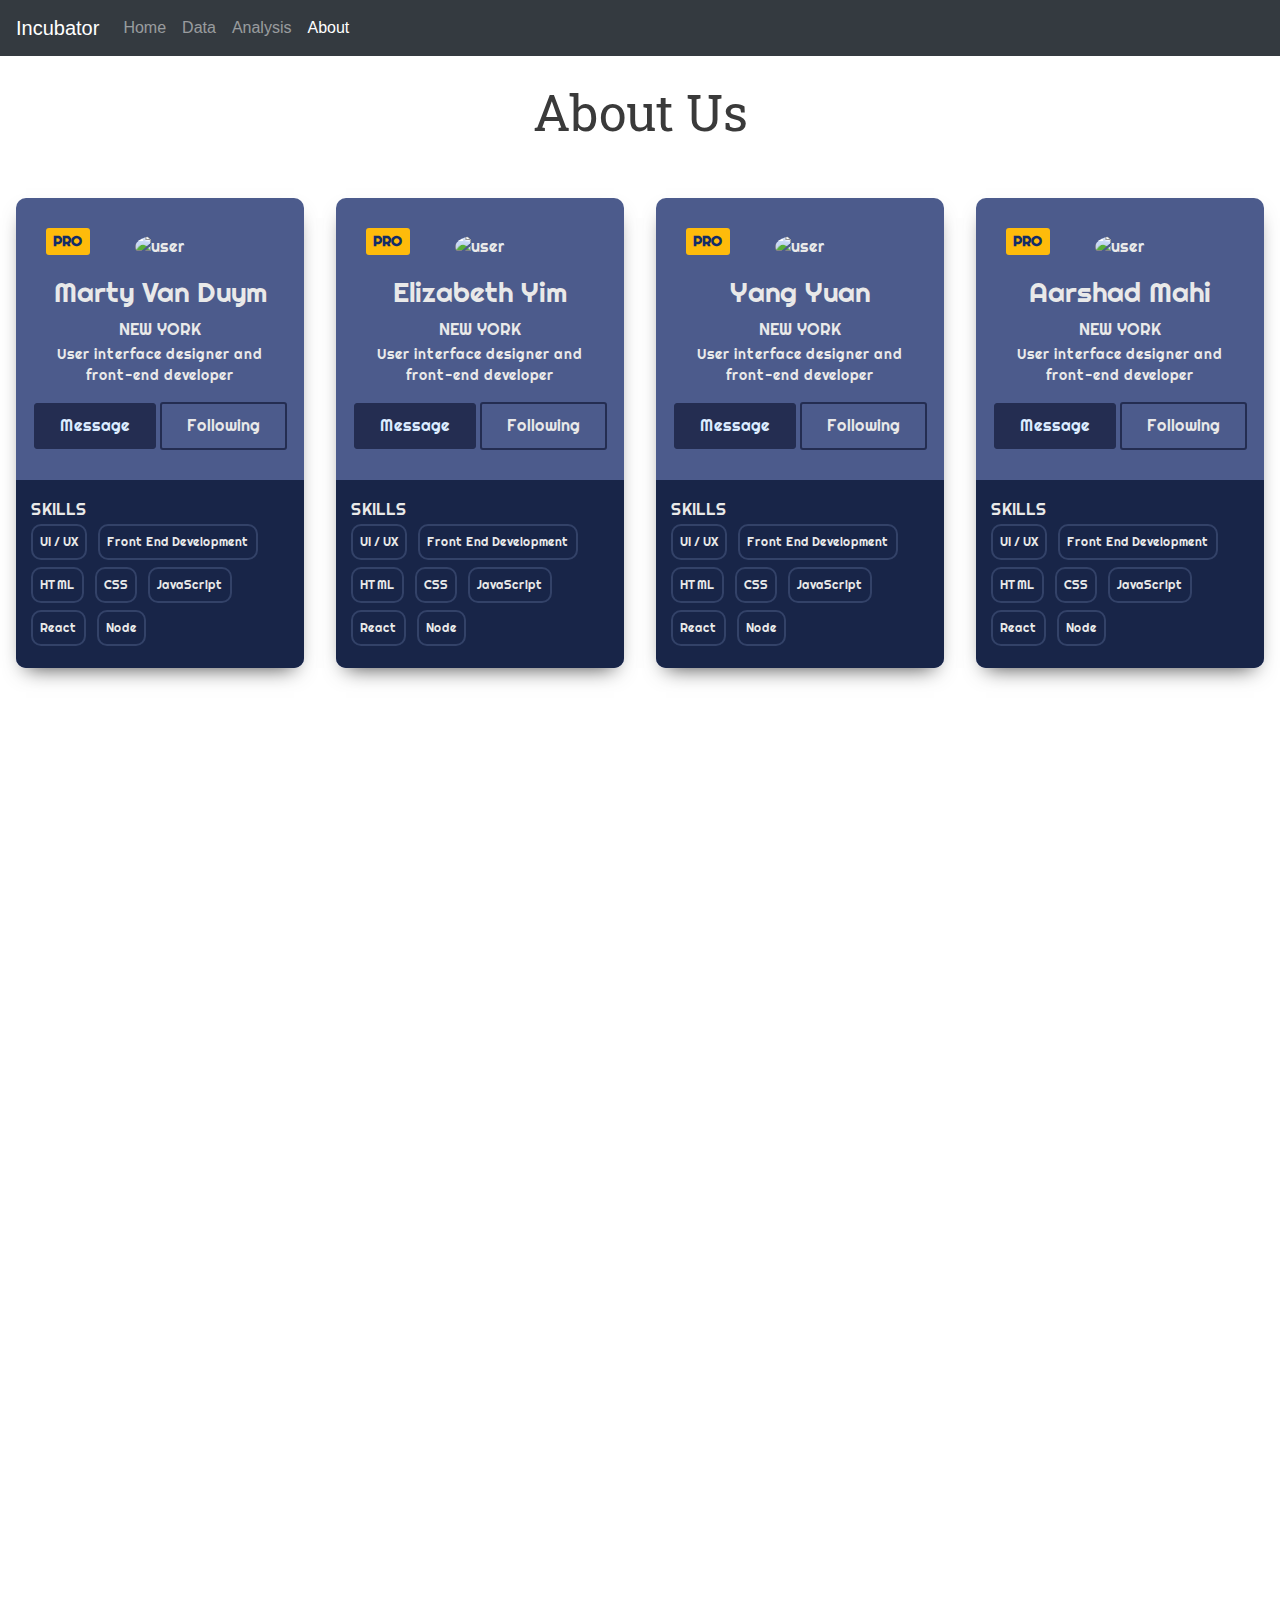
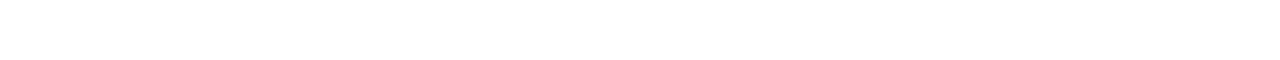
==== tabs/about.html @ aa5822e5 "Added Animate.css and appended animations to About Us page" ====
<!DOCTYPE html>
<html lang="en">

<head>
  <meta charset="UTF-8" />
  <meta name="viewport" content="width=device-width, initial-scale=1.0" />
  <meta http-equiv="X-UA-Compatible" content="ie=edge" />
  <title>About</title>

  <!-- <link href="https://stackpath.bootstrapcdn.com/bootstrap/4.3.1/css/bootstrap.min.css" rel="stylesheet"
    integrity="sha384-ggOyR0iXCbMQv3Xipma34MD+dH/1fQ784/j6cY/iJTQUOhcWr7x9JvoRxT2MZw1T" crossorigin="anonymous" />
  <script src="https://stackpath.bootstrapcdn.com/bootstrap/4.3.1/js/bootstrap.min.js"
    integrity="sha384-JjSmVgyd0p3pXB1rRibZUAYoIIy6OrQ6VrjIEaFf/nJGzIxFDsf4x0xIM+B07jRM" crossorigin="anonymous">
  </script> -->

  <!-- Bootstrap CSS & JS-->
  <link href="https://stackpath.bootstrapcdn.com/bootstrap/4.4.1/css/bootstrap.min.css" rel="stylesheet"
    integrity="sha384-Vkoo8x4CGsO3+Hhxv8T/Q5PaXtkKtu6ug5TOeNV6gBiFeWPGFN9MuhOf23Q9Ifjh" crossorigin="anonymous">
  <script src="https://stackpath.bootstrapcdn.com/bootstrap/4.4.1/js/bootstrap.min.js"
    integrity="sha384-wfSDF2E50Y2D1uUdj0O3uMBJnjuUD4Ih7YwaYd1iqfktj0Uod8GCExl3Og8ifwB6" crossorigin="anonymous">
  </script>

  <!-- JQuery -->
  <script src="https://code.jquery.com/jquery-3.4.1.js" integrity="sha256-WpOohJOqMqqyKL9FccASB9O0KwACQJpFTUBLTYOVvVU="
    crossorigin="anonymous"></script>


  <!-- <link rel="stylesheet" href="https://maxcdn.bootstrapcdn.com/bootstrap/3.4.1/css/bootstrap.min.css"> -->
  <!-- <script src="https://ajax.googleapis.com/ajax/libs/jquery/3.4.1/jquery.min.js"></script> -->
  <!-- <script src="https://maxcdn.bootstrapcdn.com/bootstrap/3.4.1/js/bootstrap.min.js"></script> -->

  <!-- <link href="//maxcdn.bootstrapcdn.com/bootstrap/4.1.1/css/bootstrap.min.css" rel="stylesheet" id="bootstrap-css">
  <script src="//maxcdn.bootstrapcdn.com/bootstrap/4.1.1/js/bootstrap.min.js"></script>
  <script src="//cdnjs.cloudflare.com/ajax/libs/jquery/3.2.1/jquery.min.js"></script> -->


  <!-- Google Font CSS -->
  <link href="https://fonts.googleapis.com/css?family=Nunito|Roboto+Condensed|Varela+Round|Work+Sans&display=swap"
    rel="stylesheet">
  <link href="https://fonts.googleapis.com/css?family=Patua+One&display=swap" rel="stylesheet">
  <link href="https://fonts.googleapis.com/css?family=Crete+Round&display=swap" rel="stylesheet">

  <!-- <link rel="stylesheet" href="../styles/dom.css" /> -->
  <link rel="stylesheet" href="../styles/loading.css" />
  <link rel="stylesheet" href="../styles/loadScreen.css" />

  <!-- Profile Card CSS -->
  <link rel="stylesheet" href="../styles/about/card-codepen.css">
  <link rel="stylesheet" href="../styles/about/dom.css">

  <link rel="stylesheet" href="../styles/animate.css">

  <!-- Carousel JavaScript -->
  <!-- <script src="../javascript/about/carousel.js"></script> -->

  <script>
    window.addEventListener("load", function () {
      var load_screen = document.getElementById("load_screen");
      document.body.removeChild(load_screen);
    });
  </script>
</head>

<body>
  <!-- Loading Screen -->

  <div id="load_screen">
    <div id="loading">
      <div class="lds-ripple">
        <div></div>
        <div></div>
        <div></div>
      </div>
    </div>
  </div>

  <!-- Navbar -->

  <nav class="navbar navbar-expand-md navbar-dark fixed-top bg-dark">
    <a class="navbar-brand" href="../index.html">Incubator</a>
    <button class="navbar-toggler" type="button" data-toggle="collapse" data-target="#navbarCollapse"
      aria-controls="navbarCollapse" aria-expanded="false" aria-label="Toggle navigation">
      <span class="navbar-toggler-icon"></span>
    </button>
    <div class="collapse navbar-collapse" id="navbarCollapse">
      <ul class="navbar-nav mr-auto">
        <li class="nav-item">
          <a class="nav-link" href="../index.html">Home</a>
        </li>
        <li class="nav-item">
          <a class="nav-link" href="./data.html">Data</a>
        </li>
        <li class="nav-item">
          <a class="nav-link" href="./analysis.html">Analysis</a>
        </li>
        <li class="nav-item active">
          <a class="nav-link" href="#">About<span class="sr-only">(current)</span></a>
        </li>
      </ul>
    </div>
  </nav>


  <div class="title-text">About Us</div>

  <div class="profile-card">
    <!-- Card 1 -->

    <div class="card-container animated lightSpeedIn">
      <span class="pro">PRO</span>
      <img class="round" src="https://randomuser.me/api/portraits/lego/8.jpg" alt="user" />
      <h3>Marty Van Duym</h3>
      <h6>New York</h6>
      <p>User interface designer and <br /> front-end developer</p>
      <div class="buttons">
        <button class="primary">
          Message
        </button>
        <button class="primary ghost">
          Following
        </button>
      </div>
      <div class="skills">
        <h6>Skills</h6>
        <ul>
          <li>UI / UX</li>
          <li>Front End Development</li>
          <li>HTML</li>
          <li>CSS</li>
          <li>JavaScript</li>
          <li>React</li>
          <li>Node</li>
        </ul>
      </div>
    </div>
    <!-- Card 1 END -->

    <!-- Card 2 -->
    <div class="card-container animated flip">
      <span class="pro">PRO</span>
      <img class="round" src="https://randomuser.me/api/portraits/lego/9.jpg" alt="user" />
      <h3>Elizabeth Yim</h3>
      <h6>New York</h6>
      <p>User interface designer and <br /> front-end developer</p>
      <div class="buttons">
        <button class="primary">
          Message
        </button>
        <button class="primary ghost">
          Following
        </button>
      </div>
      <div class="skills">
        <h6>Skills</h6>
        <ul>
          <li>UI / UX</li>
          <li>Front End Development</li>
          <li>HTML</li>
          <li>CSS</li>
          <li>JavaScript</li>
          <li>React</li>
          <li>Node</li>
        </ul>
      </div>
    </div>
    <!-- Card 2 END-->

    <!-- Card 3 END -->
    <div class="card-container animated flipInX">
      <span class="pro">PRO</span>
      <img class="round" src="https://randomuser.me/api/portraits/lego/5.jpg" alt="user" />
      <h3>Yang Yuan</h3>
      <h6>New York</h6>
      <p>User interface designer and <br /> front-end developer</p>
      <div class="buttons">
        <button class="primary">
          Message
        </button>
        <button class="primary ghost">
          Following
        </button>
      </div>
      <div class="skills">
        <h6>Skills</h6>
        <ul>
          <li>UI / UX</li>
          <li>Front End Development</li>
          <li>HTML</li>
          <li>CSS</li>
          <li>JavaScript</li>
          <li>React</li>
          <li>Node</li>
        </ul>
      </div>
    </div>
    <!-- Card 3 END -->

    <!-- Card 4 -->
    <div class="card-container animated jackInTheBox">
      <span class="pro">PRO</span>
      <img class="round" src="https://randomuser.me/api/portraits/lego/3.jpg" alt="user" />
      <h3>Aarshad Mahi</h3>
      <h6>New York</h6>
      <p>User interface designer and <br /> front-end developer</p>
      <div class="buttons">
        <button class="primary">
          Message
        </button>
        <button class="primary ghost">
          Following
        </button>
      </div>
      <div class="skills">
        <h6>Skills</h6>
        <ul>
          <li>UI / UX</li>
          <li>Front End Development</li>
          <li>HTML</li>
          <li>CSS</li>
          <li>JavaScript</li>
          <li>React</li>
          <li>Node</li>
        </ul>
      </div>
    </div>
    <!-- Card 4 END -->
  </div>





  </div>
  <div style="margin-top: 20%;">
    <svg xmlns='http://www.w3.org/2000/svg' viewBox='0 0 1600 900'>
      <rect fill='#ffffff' width='1600' height='900' />
      <polygon fill='#444c54' points='957 450 539 900 1396 900' />
      <polygon fill='#303027' points='957 450 872.9 900 1396 900' />
      <polygon fill='#424150' points='-60 900 398 662 816 900' />
      <polygon fill='#38332e' points='337 900 398 662 816 900' />
      <polygon fill='#473e4c' points='1203 546 1552 900 876 900' />
      <polygon fill='#403634' points='1203 546 1552 900 1162 900' />
      <polygon fill='#483a45' points='641 695 886 900 367 900' />
      <polygon fill='#493b40' points='587 900 641 695 886 900' />
      <polygon fill='#443739' points='1710 900 1401 632 1096 900' />
      <polygon fill='#51414e' points='1710 900 1401 632 1365 900' />
      <polygon fill='#403934' points='1210 900 971 687 725 900' />
      <polygon fill='#554859' points='943 900 1210 900 971 687' /></svg>
  </div>
</body>

</html>
---- styles/dom.css ----
/* CSS file for index.html file */

div.hidden {
  display: none;
}

.heading {
  grid-area: header;
}

.description {
  grid-area: description;
}

.box-outline {
  font-family: Arial, Helvetica, sans-serif;
  /* border: 0.2em solid rgb(164, 164, 164); */
  background-color: #e9ecef !important;
}

.chartOne {
  grid-area: chartOne;
}

.chartTwo {
  grid-area: chartTwo;
}

.feeter {
  grid-area: feeter;
}

.grid-container {
  display: grid;
  grid-template-columns: auto auto auto;

  grid-template-areas:
    "header header header header header header header header header header"
    "chartOne chartOne chartOne chartOne chartOne chartTwo chartTwo chartTwo chartTwo chartTwo"
    "chartOne chartOne chartOne chartOne chartOne chartTwo chartTwo chartTwo chartTwo chartTwo"
    "chartOne chartOne chartOne chartOne chartOne chartTwo chartTwo chartTwo chartTwo chartTwo"
    "chartOne chartOne chartOne chartOne chartOne chartTwo chartTwo chartTwo chartTwo chartTwo"
    "chartOne chartOne chartOne chartOne chartOne chartTwo chartTwo chartTwo chartTwo chartTwo"
    "feeter feeter feeter feeter feeter feeter feeter feeter feeter feeter";
  grid-gap: 0.4em;
  background-color: rgb(255, 255, 255);
  padding: 1em;
}

.grid-container>div {
  /* border-radius: 0.3em; */
  background-color: rgb(255, 255, 255);
  text-align: center;
  padding: 20px 0;
  font-size: medium;
}

.grid-container>div.rounding {}
---- styles/loading.css ----
@import url("https://fonts.googleapis.com/css?family=Anton&display=swap");

.lds-ripple {
  display: inline-block;
  position: relative;
  width: 64px;
  height: 64px;
  left: 8em;
}
.lds-ripple div {
  position: absolute;
  border: 4px solid rgb(71, 168, 206);
  opacity: 0.5;
  border-radius: 50%;
  animation: lds-ripple 1s cubic-bezier(0, 0.2, 1, 1) infinite;
}

.lds-ripple div:nth-child(2) {
  animation-delay: -0.5s;
}
@keyframes lds-ripple {
  0% {
    top: 26.5px;
    left: 26.5px;
    width: 0;
    height: 0;
    opacity: 1;
  }
  100% {
    top: -1px;
    left: -1px;
    width: 58px;
    height: 58px;
    opacity: 0;
  }
}

.load-text {
  font-size: 30px;
  font-family: "Anton", sans-serif;
  color: rgb(57, 120, 145);
  position: absolute;
  margin-top: 0.2em;
}

div#center-group {
  position: absolute;
  margin-top: 22%;
  margin-left: 45%;
}
---- styles/loadScreen.css ----
div#load_screen {
  background-color: rgb(255, 255, 255);
  opacity: 1;
  position: fixed;
  z-index: 10;
  top: 0px;
  width: 100%;
  height: 100vmax;
}

div#loading_screen > div#loading {
  color: rgb(255, 255, 255);
  width: 120px;
  height: 24px;
  margin: 300px auto;
}
---- styles/about/card-codepen.css ----
@import url('https://fonts.googleapis.com/css?family=Montserrat');
@import url('https://fonts.googleapis.com/css?family=Asap|Exo+2:500|Fredoka+One|Kanit|Merriweather+Sans|Righteous&display=swap');
@import url('https://fonts.googleapis.com/css?family=Patua+One&display=swap');
@import url('https://fonts.googleapis.com/css?family=Roboto+Slab:600&display=swap');

/* font-family: 'Exo 2', sans-serif;
font-family: 'Merriweather Sans', sans-serif;
font-family: 'Kanit', sans-serif;
font-family: 'Asap', sans-serif;
font-family: 'Righteous', cursive;
font-family: 'Fredoka One', cursive; 
font-family: "Open Sans", sans-serif;
font-family: 'Patua One', cursive;
font-family: 'Roboto Slab', serif;
*/


* {
    box-sizing: border-box;
}

h3 {
    margin: 10px 0;
}

h6 {
    margin: 5px 0;
    text-transform: uppercase;
}

p {
    font-size: 14px;
    line-height: 21px;
}

.card-container {
    background-color: rgb(76, 91, 140);
    border-radius: 10px;
    box-shadow: 0px 10px 20px -10px rgba(0, 0, 0, 0.75);
    font-family: 'Righteous', cursive;
    color: rgb(233, 233, 233);
    padding-top: 30px;
    position: relative;
    width: 300px;
    min-width: 200px;
    max-width: 100%;
    text-align: center;
}

.card-container .pro {
    color: rgb(18, 45, 104);
    background-color: #FEBB0B;
    border-radius: 3px;
    font-size: 14px;
    font-weight: bold;
    padding: 3px 7px;
    position: absolute;
    top: 30px;
    left: 30px;
}

.card-container .round {
    border: 1px solid hsl(223, 3%, 60%);
    border-radius: 50%;
    border-width: 0em;
    padding: 7px;
}

button.primary {
    background-color: hsl(228, 38%, 23%);
    border: 1px solid hsl(228, 38%, 23%);
    border-radius: 3px;
    /* color: #231E39; */
    font-family: 'Righteous', cursive;
    font-weight: 500;
    padding: 10px 25px;
    color: rgb(219, 235, 255);
}

button.primary.ghost {
    background-color: transparent;
    border-width: 2px;
    color: hsl(0, 0%, 91%);
}

.skills {
    background-color: #182548;
    text-align: left;
    padding: 15px;
    margin-top: 30px;
    border-radius: 0 0 10px 10px;
}

.skills ul {
    list-style-type: none;
    margin: 0;
    padding: 0;
}

.skills ul li {
    border: 1px solid #334268;
    /* background-color: #334268; */
    border-radius: 10px;
    border-width: 2px;
    display: inline-block;
    font-size: 12px;
    margin: 0 7px 7px 0;
    padding: 7px;
}

.profile-card {
    display: flex;
    justify-content: center;
    margin-top: 2em;
    align-self: center;
}

.profile-card>div {
    display: inline-block;
    margin: 1em;
}

.profile-card>div>img {
    width: 150px;
    height: 150px;
}

.title-text {
    color: rgb(58, 58, 58);
    margin-top: 1.5em;
    text-align: center;
    font-family: 'Roboto Slab', serif;
    font-size: 50px;
}
---- styles/about/dom.css ----
html {
  min-height: 100vh;
  width: 100%;
}

body {
  font-family: "Open Sans", sans-serif;
}

html,
body {
  width: 100%;
  height: 100%;
  margin: 0px;
  padding: 0px;
  overflow-x: hidden;
}

*:hover {
  -webkit-transition: all 1s ease;
  transition: all 1s ease;
}

section {
  float: left;
  width: 100%;
  background: #fff;
  padding: 30px 0;
}

h1 {
  float: left;
  width: 100%;
  color: #232323;
  margin-bottom: 30px;
  font-size: 14px;
}

h1 span {
  font-family: "Libre Baskerville", serif;
  display: block;
  font-size: 45px;
  text-transform: none;
  margin-bottom: 20px;
  margin-top: 30px;
  font-weight: 700;
}

h1 a {
  color: #131313;
  font-weight: bold;
}


.profile-card-5 {
  margin-top: 20px;
}

.profile-card-5 .btn {
  border-radius: 2px;
  text-transform: uppercase;
  font-size: 12px;
  padding: 7px 20px;
}

.profile-card-5 .card-img-block {
  width: 90%;
  margin: 0 auto;
  position: relative;
  top: -20px;
}

.profile-card-5 .card-img-block img {
  border-radius: 5px;
  box-shadow: 0 0 10px rgba(0, 0, 0, 0.63);
}

.profile-card-5 h5 {
  color: #26426c;
  font-weight: 600;
  text-align: center;
  margin-bottom: 10%;
}

.profile-card-5 p {
  font-size: 14px;
  font-weight: 300;
  text-align: center;
}

.profile-card-5 .btn-primary {
  background-color: #26426c;
  border-color: #26426c;
  margin-left: 20%;
  margin-top: 10%;
  padding: 1rem;
}

.card-width {
  width: 300px;
  display: inline-block !important;
}

.center {
  margin-top: 4%;
  margin-left: 8%;
  padding: 10px;
}

.center-two {
  position: relative;
  margin-top: 6%;
  display: block;
  /* top: 50%; */
  left: auto;
}

#title-allign {
  /* font-family: 'Varela Round', sans-serif; */
  font-family: 'Patua One', cursive;
  font-size: 40px;
  margin-left: 45%;
}

.background-style {
  background-color: #343B40;
  width: auto;
  height: 1000px;
  padding: 1%;
}

.background-style-two {
  background-color: #403440;
  width: auto;
  height: 300px;
  padding: 1%;
  margin-bottom: 5%;
}

.background-align {
  margin-top: 500px;
}

.floating-panel {
  position: relative;
  background-color: rgb(235, 235, 235);
  width: 98%;
  height: 1000px;
  margin-left: 1%;
  margin-top: 5%;
  margin-bottom: 4%;
  border-radius: 3px;
}

.tech-title {
  font-size: 80px;
  font-family: 'Patua One', cursive;
  /* font-family: 'Varela Round', sans-serif; */
  color: aliceblue;
  margin-left: 35%;
  margin-top: 3%;
}

.logo-card {
  width: 18rem;
  height: 300px;
  display: inline-block;
  margin-right: 5%;
}
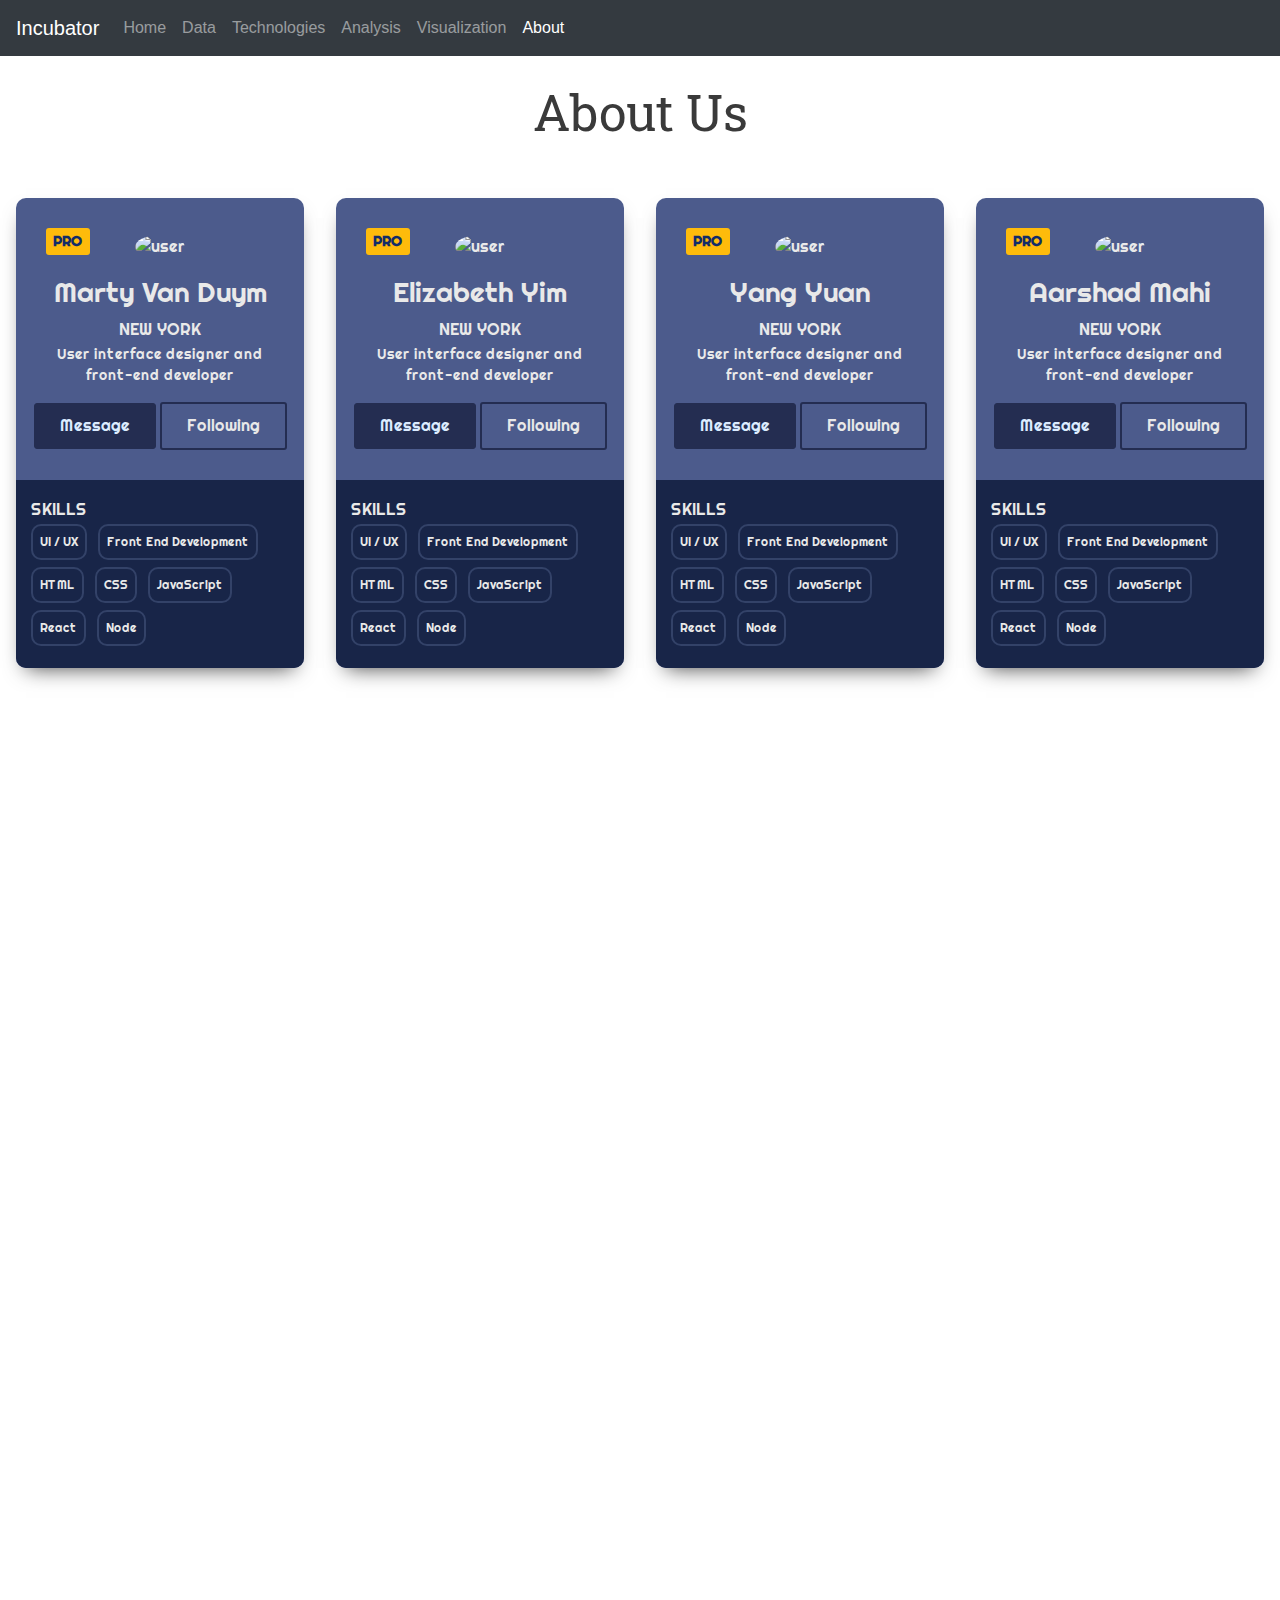
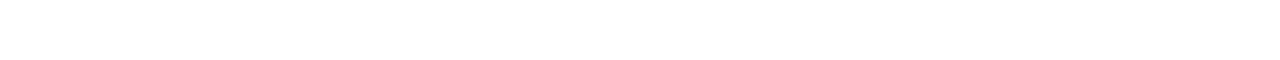
==== commit 7d18bd4d: "Quick save" ====
--- a/tabs/about.html
+++ b/tabs/about.html
@@ -6,12 +6,6 @@
   <meta name="viewport" content="width=device-width, initial-scale=1.0" />
   <meta http-equiv="X-UA-Compatible" content="ie=edge" />
   <title>About</title>
-
-  <!-- <link href="https://stackpath.bootstrapcdn.com/bootstrap/4.3.1/css/bootstrap.min.css" rel="stylesheet"
-    integrity="sha384-ggOyR0iXCbMQv3Xipma34MD+dH/1fQ784/j6cY/iJTQUOhcWr7x9JvoRxT2MZw1T" crossorigin="anonymous" />
-  <script src="https://stackpath.bootstrapcdn.com/bootstrap/4.3.1/js/bootstrap.min.js"
-    integrity="sha384-JjSmVgyd0p3pXB1rRibZUAYoIIy6OrQ6VrjIEaFf/nJGzIxFDsf4x0xIM+B07jRM" crossorigin="anonymous">
-  </script> -->
 
   <!-- Bootstrap CSS & JS-->
   <link href="https://stackpath.bootstrapcdn.com/bootstrap/4.4.1/css/bootstrap.min.css" rel="stylesheet"
@@ -23,16 +17,6 @@
   <!-- JQuery -->
   <script src="https://code.jquery.com/jquery-3.4.1.js" integrity="sha256-WpOohJOqMqqyKL9FccASB9O0KwACQJpFTUBLTYOVvVU="
     crossorigin="anonymous"></script>
-
-
-  <!-- <link rel="stylesheet" href="https://maxcdn.bootstrapcdn.com/bootstrap/3.4.1/css/bootstrap.min.css"> -->
-  <!-- <script src="https://ajax.googleapis.com/ajax/libs/jquery/3.4.1/jquery.min.js"></script> -->
-  <!-- <script src="https://maxcdn.bootstrapcdn.com/bootstrap/3.4.1/js/bootstrap.min.js"></script> -->
-
-  <!-- <link href="//maxcdn.bootstrapcdn.com/bootstrap/4.1.1/css/bootstrap.min.css" rel="stylesheet" id="bootstrap-css">
-  <script src="//maxcdn.bootstrapcdn.com/bootstrap/4.1.1/js/bootstrap.min.js"></script>
-  <script src="//cdnjs.cloudflare.com/ajax/libs/jquery/3.2.1/jquery.min.js"></script> -->
-
 
   <!-- Google Font CSS -->
   <link href="https://fonts.googleapis.com/css?family=Nunito|Roboto+Condensed|Varela+Round|Work+Sans&display=swap"
@@ -91,7 +75,13 @@
           <a class="nav-link" href="./data.html">Data</a>
         </li>
         <li class="nav-item">
+          <a class="nav-link" href="./technologies.html">Technologies</a>
+        </li>
+        <li class="nav-item">
           <a class="nav-link" href="./analysis.html">Analysis</a>
+        </li>
+        <li class="nav-item">
+          <a class="nav-link" href="./visualization.html">Visualization</a>
         </li>
         <li class="nav-item active">
           <a class="nav-link" href="#">About<span class="sr-only">(current)</span></a>
@@ -226,9 +216,9 @@
     <!-- Card 4 END -->
   </div>
 
-
-
-
+  <div class="">
+
+  </div>
 
   </div>
   <div style="margin-top: 20%;">
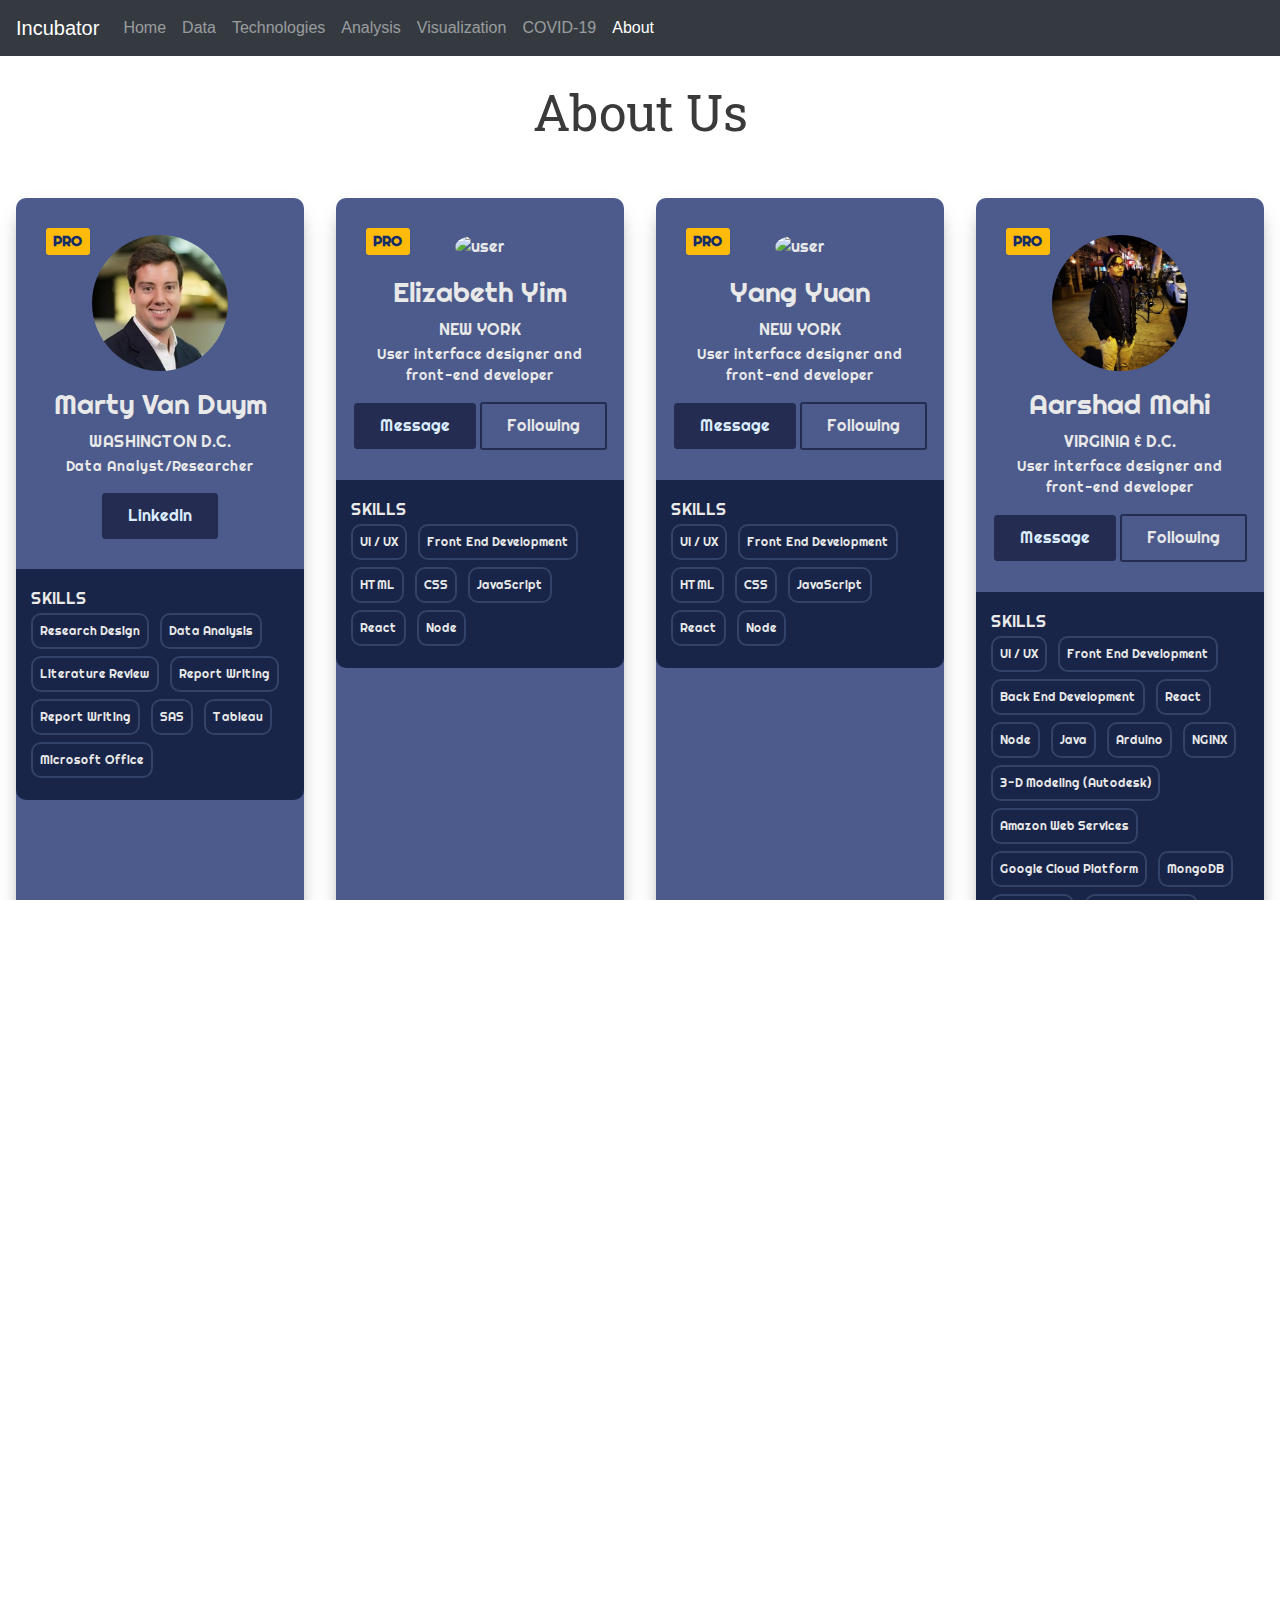
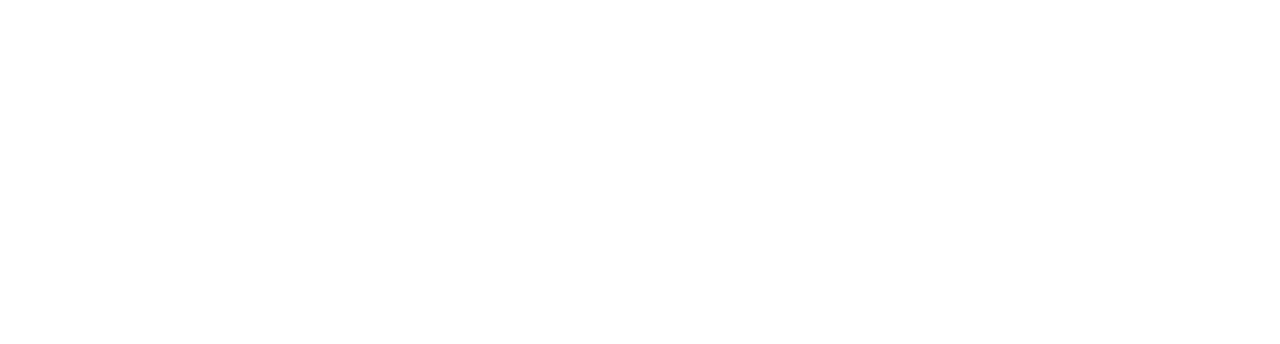
==== commit 772b6020: "updated about, analysis and technologies tabs" ====
--- a/tabs/about.html
+++ b/tabs/about.html
@@ -83,6 +83,9 @@
         <li class="nav-item">
           <a class="nav-link" href="./visualization.html">Visualization</a>
         </li>
+        <li class="nav-item">
+          <a class="nav-link" href="./covid19.html">COVID-19</a>
+        </li>
         <li class="nav-item active">
           <a class="nav-link" href="#">About<span class="sr-only">(current)</span></a>
         </li>
@@ -98,8 +101,38 @@
 
     <div class="card-container animated lightSpeedIn">
       <span class="pro">PRO</span>
-      <img class="round" src="https://randomuser.me/api/portraits/lego/8.jpg" alt="user" />
+      <!-- <img class="round" src="https://randomuser.me/api/portraits/lego/8.jpg" alt="user" /> -->
+      <img class="round" src="../images/Marty.jpg" alt="user" />
       <h3>Marty Van Duym</h3>
+      <h6>Washington D.C.</h6>
+      <p>Data Analyst/Researcher</p>
+      <div class="buttons">
+        <a href="https://www.linkedin.com/in/martyvanduym/"><button class="primary">
+          LinkedIn
+        </button></a>
+      </div>
+      <!-- Research Design, Data Analysis, Literature Review, Report Writing, SAS, Tableau, Microsoft Office -->
+      <div class="skills">
+        <h6>Skills</h6>
+        <ul>
+          <li>Research Design</li>
+          <li>Data Analysis</li>
+          <li>Literature Review</li>
+          <li>Report Writing</li>
+          <li>Report Writing</li>
+          <li>SAS</li>
+          <li>Tableau</li>
+          <li>Microsoft Office</li>
+        </ul>
+      </div>
+    </div>
+    <!-- Card 1 END -->
+
+    <!-- Card 2 -->
+    <div class="card-container animated flip">
+      <span class="pro">PRO</span>
+      <img class="round" src="https://randomuser.me/api/portraits/lego/9.jpg" alt="user" />
+      <h3>Elizabeth Yim</h3>
       <h6>New York</h6>
       <p>User interface designer and <br /> front-end developer</p>
       <div class="buttons">
@@ -123,13 +156,13 @@
         </ul>
       </div>
     </div>
-    <!-- Card 1 END -->
-
-    <!-- Card 2 -->
-    <div class="card-container animated flip">
-      <span class="pro">PRO</span>
-      <img class="round" src="https://randomuser.me/api/portraits/lego/9.jpg" alt="user" />
-      <h3>Elizabeth Yim</h3>
+    <!-- Card 2 END-->
+
+    <!-- Card 3 END -->
+    <div class="card-container animated flipInX">
+      <span class="pro">PRO</span>
+      <img class="round" src="https://randomuser.me/api/portraits/lego/5.jpg" alt="user" />
+      <h3>Yang Yuan</h3>
       <h6>New York</h6>
       <p>User interface designer and <br /> front-end developer</p>
       <div class="buttons">
@@ -153,14 +186,15 @@
         </ul>
       </div>
     </div>
-    <!-- Card 2 END-->
-
     <!-- Card 3 END -->
-    <div class="card-container animated flipInX">
-      <span class="pro">PRO</span>
-      <img class="round" src="https://randomuser.me/api/portraits/lego/5.jpg" alt="user" />
-      <h3>Yang Yuan</h3>
-      <h6>New York</h6>
+
+    <!-- Card 4 -->
+    <div class="card-container animated jackInTheBox">
+      <span class="pro">PRO</span>
+      <!-- <img class="round" src="https://randomuser.me/api/portraits/lego/3.jpg" alt="user" /> -->
+      <img class="round" src="../images/aal.jpg" alt="user" />
+      <h3>Aarshad Mahi</h3>
+      <h6>Virginia & D.C.</h6>
       <p>User interface designer and <br /> front-end developer</p>
       <div class="buttons">
         <button class="primary">
@@ -175,41 +209,18 @@
         <ul>
           <li>UI / UX</li>
           <li>Front End Development</li>
-          <li>HTML</li>
-          <li>CSS</li>
-          <li>JavaScript</li>
+          <li>Back End Development</li>
           <li>React</li>
           <li>Node</li>
-        </ul>
-      </div>
-    </div>
-    <!-- Card 3 END -->
-
-    <!-- Card 4 -->
-    <div class="card-container animated jackInTheBox">
-      <span class="pro">PRO</span>
-      <img class="round" src="https://randomuser.me/api/portraits/lego/3.jpg" alt="user" />
-      <h3>Aarshad Mahi</h3>
-      <h6>New York</h6>
-      <p>User interface designer and <br /> front-end developer</p>
-      <div class="buttons">
-        <button class="primary">
-          Message
-        </button>
-        <button class="primary ghost">
-          Following
-        </button>
-      </div>
-      <div class="skills">
-        <h6>Skills</h6>
-        <ul>
-          <li>UI / UX</li>
-          <li>Front End Development</li>
-          <li>HTML</li>
-          <li>CSS</li>
-          <li>JavaScript</li>
-          <li>React</li>
-          <li>Node</li>
+          <li>Java</li>
+          <li>Arduino</li>
+          <li>NGINX</li>
+          <li>3-D Modeling (Autodesk)</li>
+          <li>Amazon Web Services</li>
+          <li>Google Cloud Platform</li>
+          <li>MongoDB</li>
+          <li>Google API</li>
+          <li>C-99 Language</li>
         </ul>
       </div>
     </div>
--- a/styles/dom.css
+++ b/styles/dom.css
@@ -47,12 +47,10 @@
   padding: 1em;
 }
 
-.grid-container>div {
+.grid-container > div {
   /* border-radius: 0.3em; */
   background-color: rgb(255, 255, 255);
   text-align: center;
   padding: 20px 0;
   font-size: medium;
 }
-
-.grid-container>div.rounding {}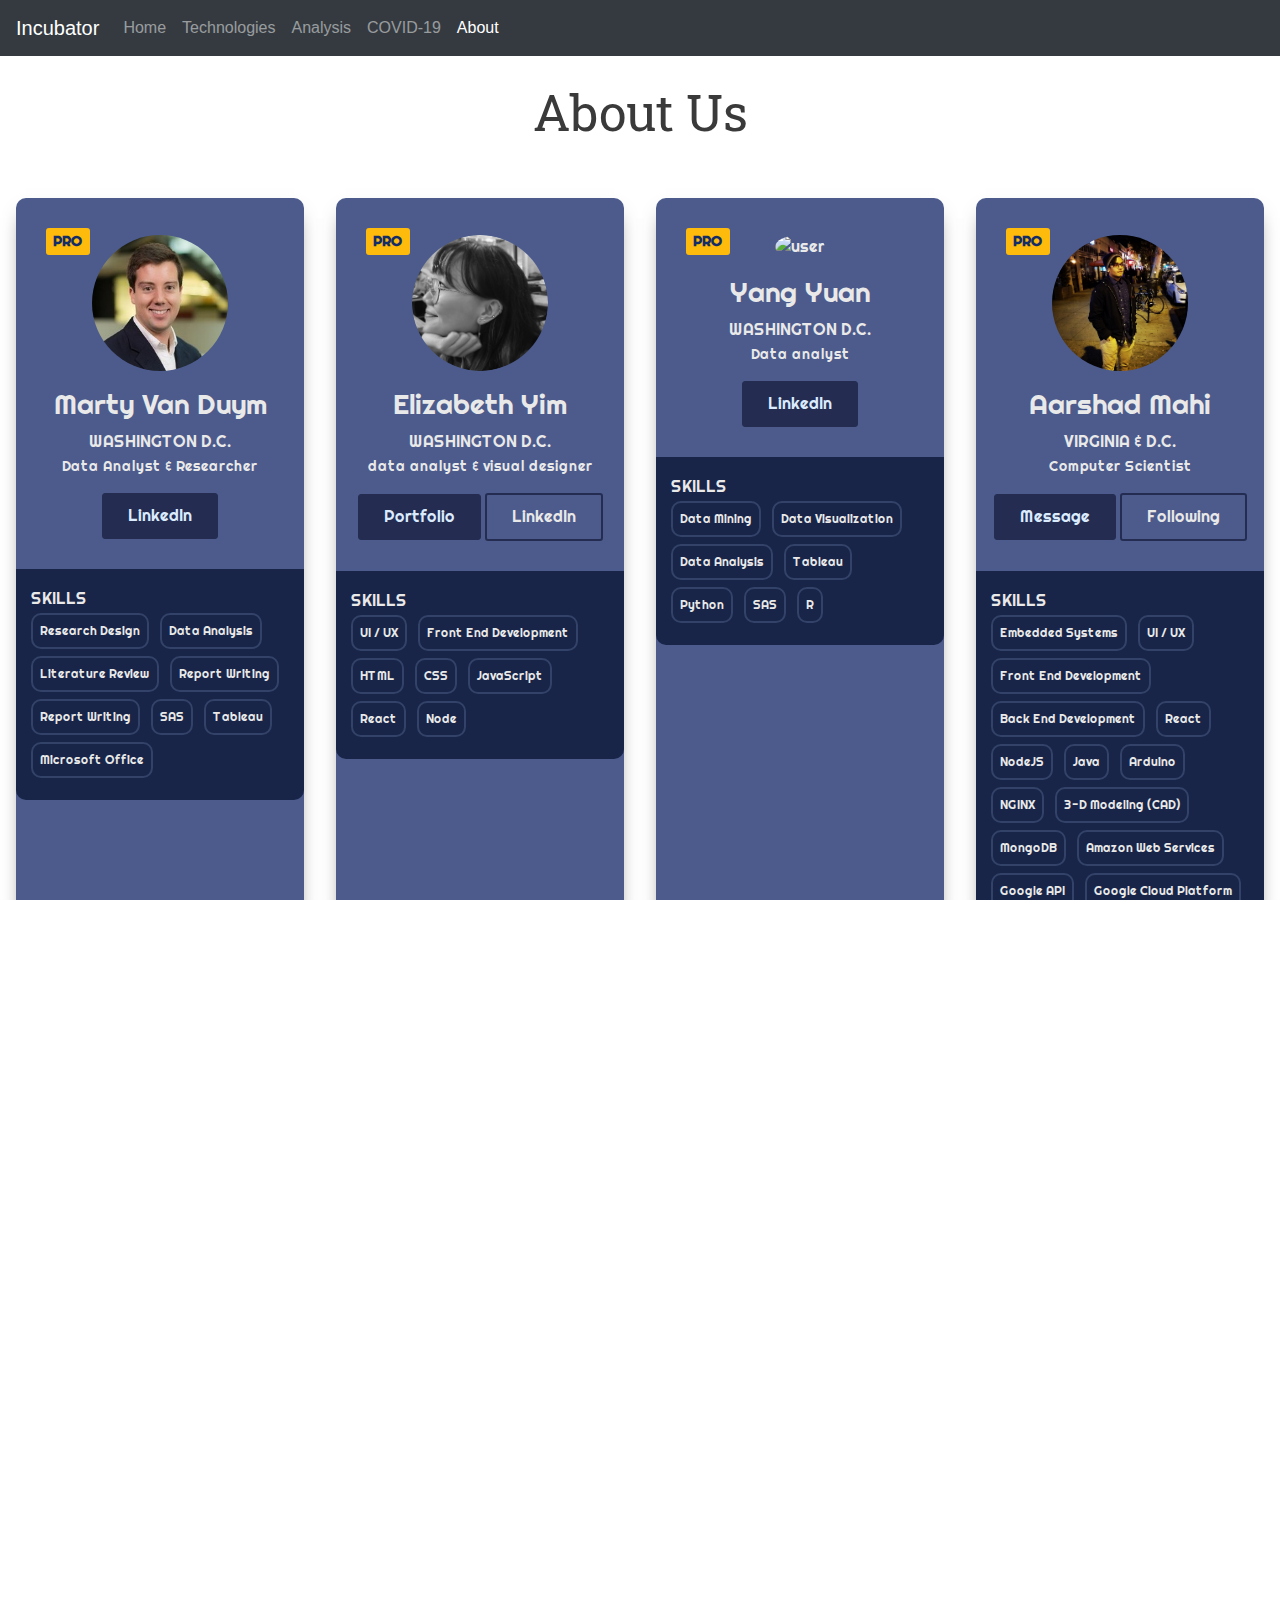
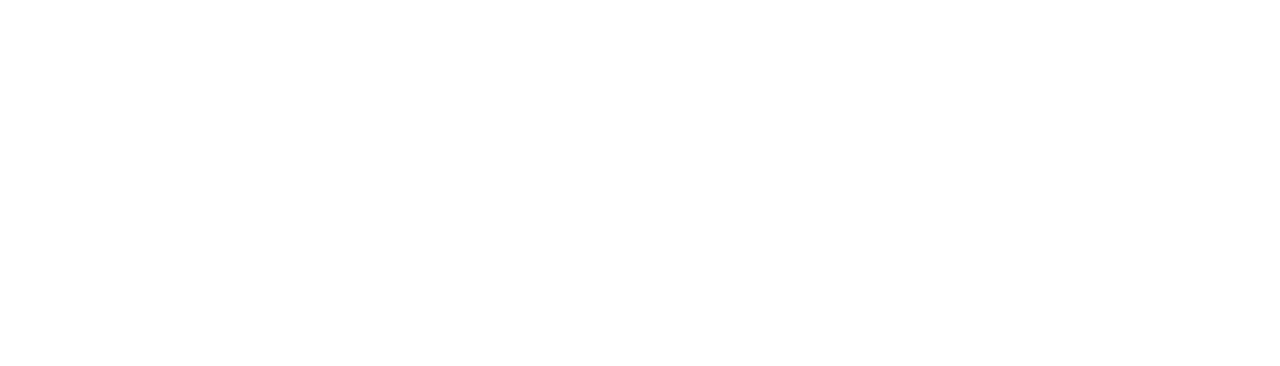
==== commit 59b77d77: "updated tab structure" ====
--- a/tabs/about.html
+++ b/tabs/about.html
@@ -71,18 +71,18 @@
         <li class="nav-item">
           <a class="nav-link" href="../index.html">Home</a>
         </li>
-        <li class="nav-item">
+        <!-- <li class="nav-item">
           <a class="nav-link" href="./data.html">Data</a>
-        </li>
+        </li> -->
         <li class="nav-item">
           <a class="nav-link" href="./technologies.html">Technologies</a>
         </li>
         <li class="nav-item">
           <a class="nav-link" href="./analysis.html">Analysis</a>
         </li>
-        <li class="nav-item">
+        <!-- <li class="nav-item">
           <a class="nav-link" href="./visualization.html">Visualization</a>
-        </li>
+        </li> -->
         <li class="nav-item">
           <a class="nav-link" href="./covid19.html">COVID-19</a>
         </li>
@@ -105,9 +105,9 @@
       <img class="round" src="../images/Marty.jpg" alt="user" />
       <h3>Marty Van Duym</h3>
       <h6>Washington D.C.</h6>
-      <p>Data Analyst/Researcher</p>
-      <div class="buttons">
-        <a href="https://www.linkedin.com/in/martyvanduym/"><button class="primary">
+      <p>Data Analyst & Researcher</p>
+      <div class="buttons">
+        <a href="https://www.linkedin.com/in/martyvanduym/" target="_blank"><button class="primary">
           LinkedIn
         </button></a>
       </div>
@@ -131,17 +131,19 @@
     <!-- Card 2 -->
     <div class="card-container animated flip">
       <span class="pro">PRO</span>
-      <img class="round" src="https://randomuser.me/api/portraits/lego/9.jpg" alt="user" />
+      <!-- <img class="round" src="https://randomuser.me/api/portraits/lego/9.jpg" alt="user" /> -->
+      <img class="round" src="../images/elizabeth.png" alt="user" /> 
       <h3>Elizabeth Yim</h3>
-      <h6>New York</h6>
-      <p>User interface designer and <br /> front-end developer</p>
-      <div class="buttons">
-        <button class="primary">
-          Message
-        </button>
-        <button class="primary ghost">
-          Following
-        </button>
+      <h6>Washington D.C.</h6>
+      <p>data analyst & visual designer</p>
+      <div class="buttons">
+        <a href="https://yimej.github.io/" target="_blank"> <button class="primary">
+          Portfolio
+        </button></a>
+        <a href="https://www.linkedin.com/in/yimej/" target="_blank"> <button class="primary ghost">
+          LinkedIn
+        </button></a>
+       
       </div>
       <div class="skills">
         <h6>Skills</h6>
@@ -163,8 +165,36 @@
       <span class="pro">PRO</span>
       <img class="round" src="https://randomuser.me/api/portraits/lego/5.jpg" alt="user" />
       <h3>Yang Yuan</h3>
-      <h6>New York</h6>
-      <p>User interface designer and <br /> front-end developer</p>
+      <h6>Washington D.C.</h6>
+      <p>Data analyst</p>
+      <div class="buttons">
+        <a href="https://www.linkedin.com/in/yang-yuan-93196512a/"> <button class="primary">
+          LinkedIn
+        </button></a>
+      </div>
+      <div class="skills">
+        <h6>Skills</h6>
+        <ul>
+          <li>Data Mining</li>
+          <li>Data Visualization</li>
+          <li>Data Analysis</li>
+          <li>Tableau</li>
+          <li>Python</li>
+          <li>SAS</li>
+          <li>R</li>
+        </ul>
+      </div>
+    </div>
+    <!-- Card 3 END -->
+
+    <!-- Card 4 -->
+    <div class="card-container animated jackInTheBox">
+      <span class="pro">PRO</span>
+      <!-- <img class="round" src="https://randomuser.me/api/portraits/lego/3.jpg" alt="user" /> -->
+      <img class="round" src="../images/aal.jpg" alt="user" />
+      <h3>Aarshad Mahi</h3>
+      <h6>Virginia & D.C.</h6>
+      <p>Computer Scientist</p>
       <div class="buttons">
         <button class="primary">
           Message
@@ -176,50 +206,20 @@
       <div class="skills">
         <h6>Skills</h6>
         <ul>
-          <li>UI / UX</li>
-          <li>Front End Development</li>
-          <li>HTML</li>
-          <li>CSS</li>
-          <li>JavaScript</li>
-          <li>React</li>
-          <li>Node</li>
-        </ul>
-      </div>
-    </div>
-    <!-- Card 3 END -->
-
-    <!-- Card 4 -->
-    <div class="card-container animated jackInTheBox">
-      <span class="pro">PRO</span>
-      <!-- <img class="round" src="https://randomuser.me/api/portraits/lego/3.jpg" alt="user" /> -->
-      <img class="round" src="../images/aal.jpg" alt="user" />
-      <h3>Aarshad Mahi</h3>
-      <h6>Virginia & D.C.</h6>
-      <p>User interface designer and <br /> front-end developer</p>
-      <div class="buttons">
-        <button class="primary">
-          Message
-        </button>
-        <button class="primary ghost">
-          Following
-        </button>
-      </div>
-      <div class="skills">
-        <h6>Skills</h6>
-        <ul>
+          <li>Embedded Systems</li>
           <li>UI / UX</li>
           <li>Front End Development</li>
           <li>Back End Development</li>
           <li>React</li>
-          <li>Node</li>
+          <li>NodeJS</li>
           <li>Java</li>
           <li>Arduino</li>
           <li>NGINX</li>
-          <li>3-D Modeling (Autodesk)</li>
+          <li>3-D Modeling (CAD)</li>
+          <li>MongoDB</li>
           <li>Amazon Web Services</li>
+          <li>Google API</li>
           <li>Google Cloud Platform</li>
-          <li>MongoDB</li>
-          <li>Google API</li>
           <li>C-99 Language</li>
         </ul>
       </div>
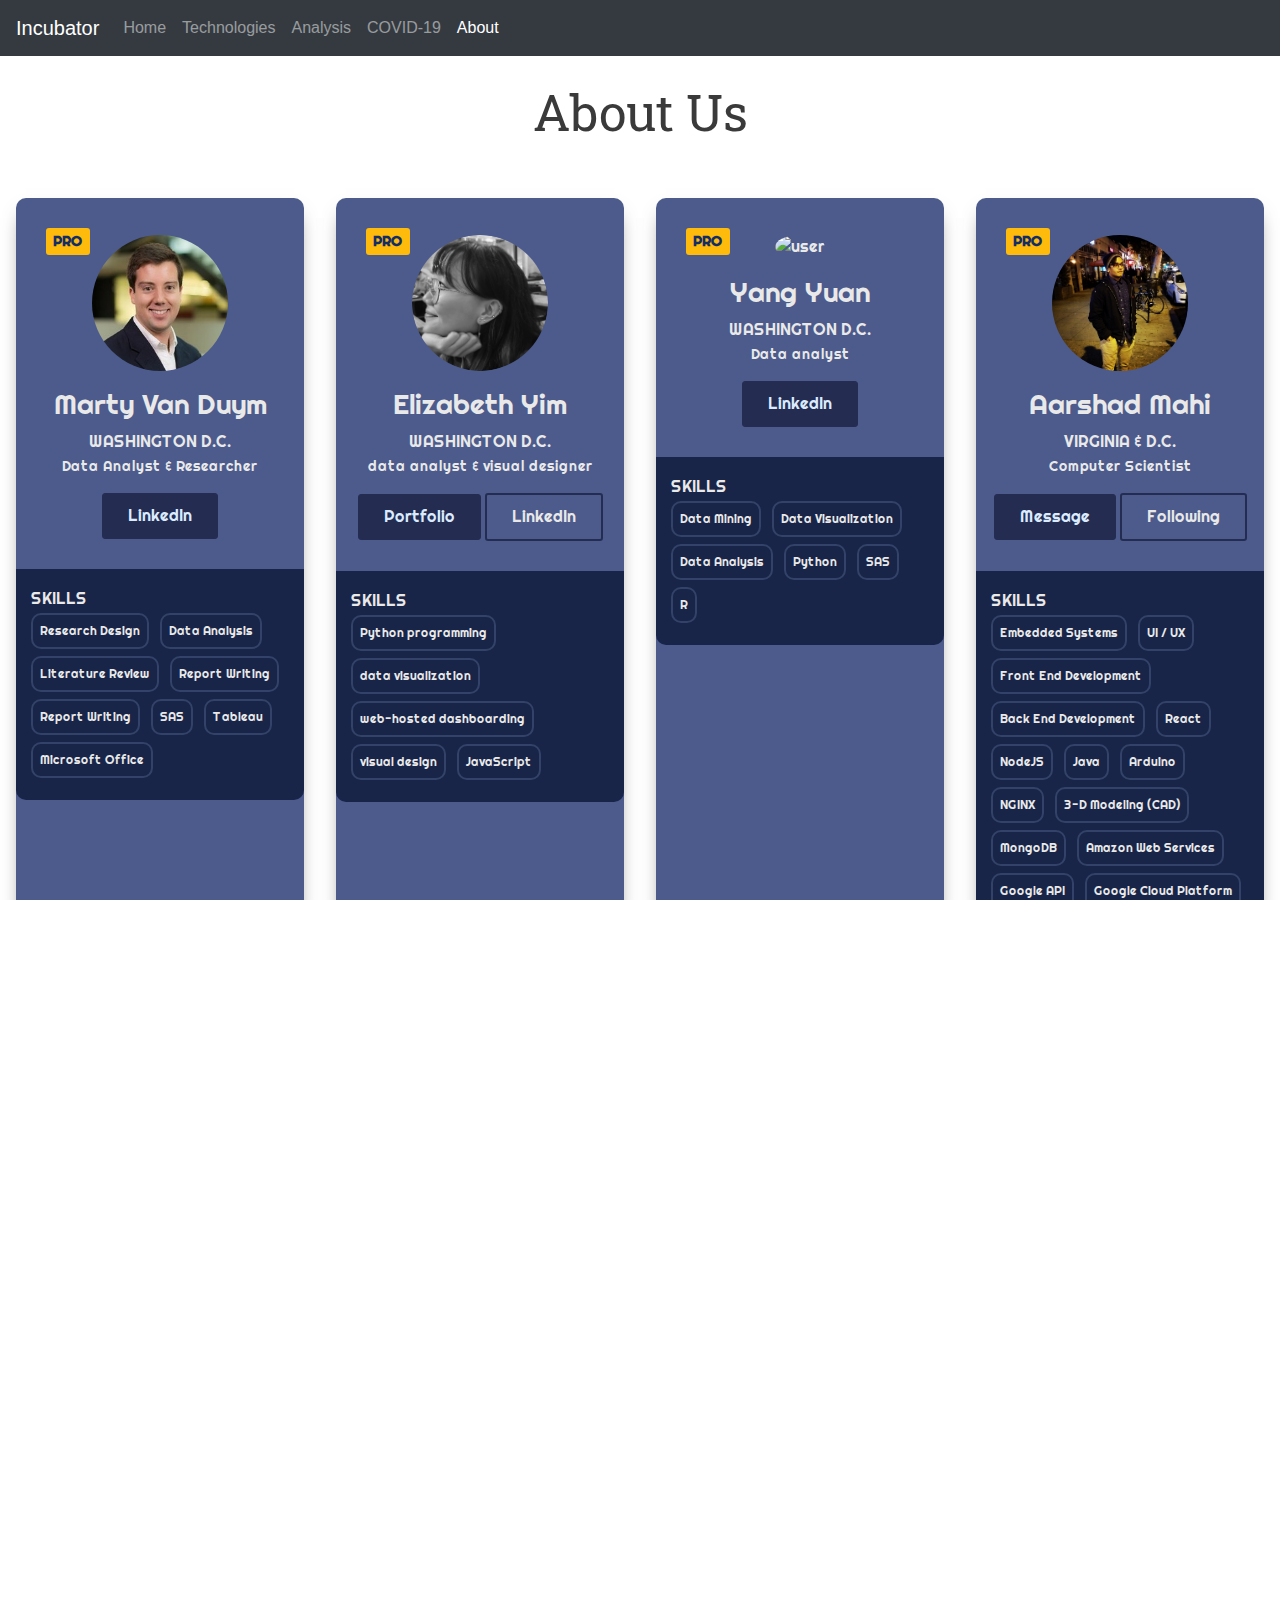
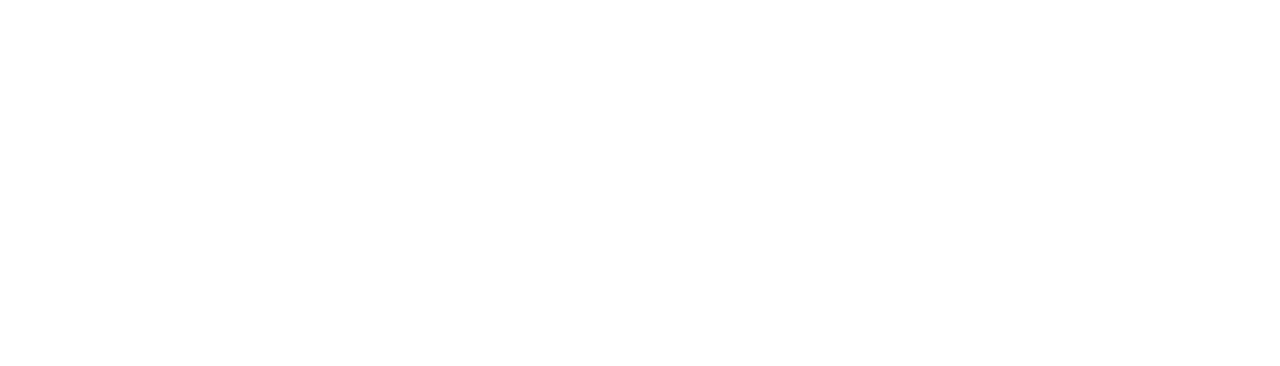
==== commit 2526a5d4: "skills update for elizabeth" ====
--- a/tabs/about.html
+++ b/tabs/about.html
@@ -148,13 +148,11 @@
       <div class="skills">
         <h6>Skills</h6>
         <ul>
-          <li>UI / UX</li>
-          <li>Front End Development</li>
-          <li>HTML</li>
-          <li>CSS</li>
+          <li>Python programming</li>
+          <li>data visualization</li>
+          <li>web-hosted dashboarding</li>
+          <li>visual design</li>
           <li>JavaScript</li>
-          <li>React</li>
-          <li>Node</li>
         </ul>
       </div>
     </div>
@@ -178,7 +176,7 @@
           <li>Data Mining</li>
           <li>Data Visualization</li>
           <li>Data Analysis</li>
-          <li>Tableau</li>
+          <!-- <li>Tableau</li> -->
           <li>Python</li>
           <li>SAS</li>
           <li>R</li>
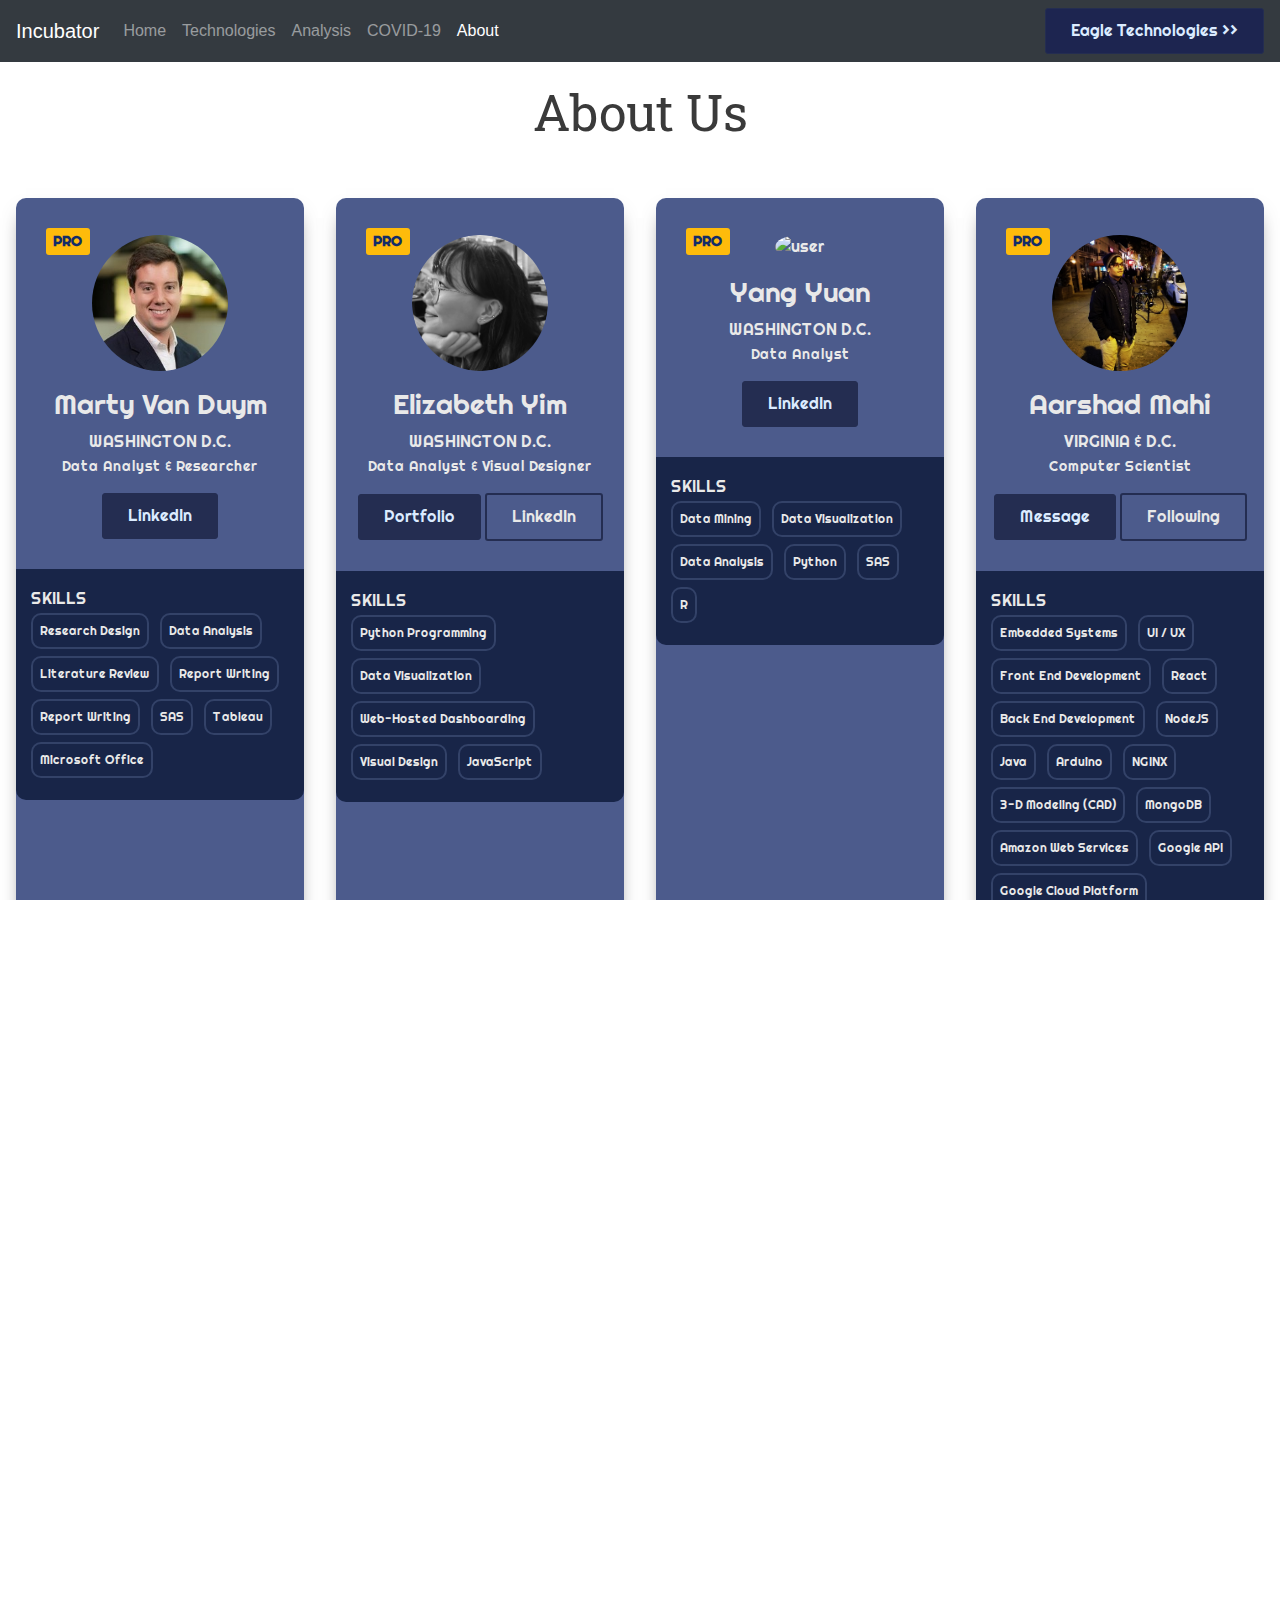
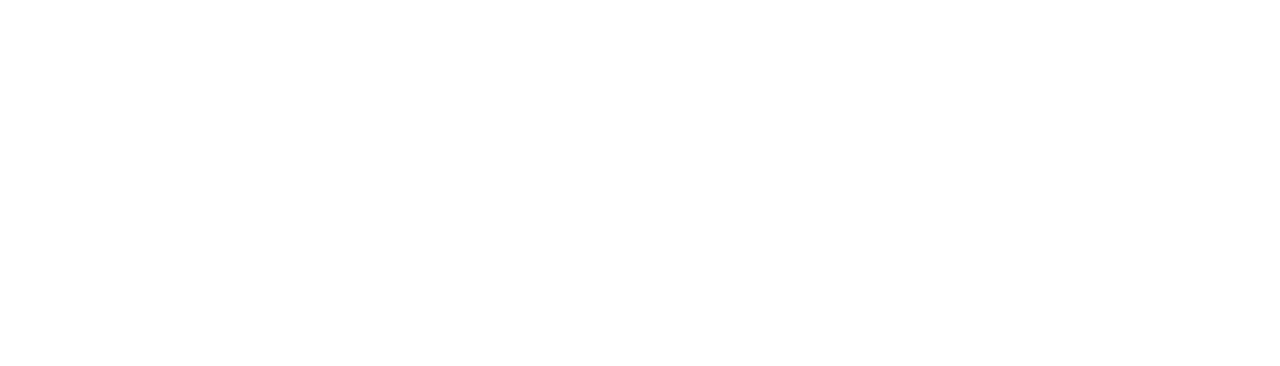
==== commit 2eb6f408: "fully operational site" ====
--- a/tabs/about.html
+++ b/tabs/about.html
@@ -90,6 +90,8 @@
           <a class="nav-link" href="#">About<span class="sr-only">(current)</span></a>
         </li>
       </ul>
+
+      <a href=" https://www.eagletechva.com/"><button class="primary" style="background-color: rgb(29, 37, 80);">Eagle Technologies >></button></a>
     </div>
   </nav>
 
@@ -135,7 +137,7 @@
       <img class="round" src="../images/elizabeth.png" alt="user" /> 
       <h3>Elizabeth Yim</h3>
       <h6>Washington D.C.</h6>
-      <p>data analyst & visual designer</p>
+      <p>Data Analyst & Visual Designer</p>
       <div class="buttons">
         <a href="https://yimej.github.io/" target="_blank"> <button class="primary">
           Portfolio
@@ -148,10 +150,10 @@
       <div class="skills">
         <h6>Skills</h6>
         <ul>
-          <li>Python programming</li>
-          <li>data visualization</li>
-          <li>web-hosted dashboarding</li>
-          <li>visual design</li>
+          <li>Python Programming</li>
+          <li>Data Visualization</li>
+          <li>Web-Hosted Dashboarding</li>
+          <li>Visual Design</li>
           <li>JavaScript</li>
         </ul>
       </div>
@@ -161,10 +163,11 @@
     <!-- Card 3 END -->
     <div class="card-container animated flipInX">
       <span class="pro">PRO</span>
-      <img class="round" src="https://randomuser.me/api/portraits/lego/5.jpg" alt="user" />
+      <!-- <img class="round" src="https://randomuser.me/api/portraits/lego/5.jpg" alt="user" /> -->
+      <img class="round" src="../images/yang.jpg" alt="user" />
       <h3>Yang Yuan</h3>
       <h6>Washington D.C.</h6>
-      <p>Data analyst</p>
+      <p>Data Analyst</p>
       <div class="buttons">
         <a href="https://www.linkedin.com/in/yang-yuan-93196512a/"> <button class="primary">
           LinkedIn
@@ -189,7 +192,7 @@
     <div class="card-container animated jackInTheBox">
       <span class="pro">PRO</span>
       <!-- <img class="round" src="https://randomuser.me/api/portraits/lego/3.jpg" alt="user" /> -->
-      <img class="round" src="../images/aal.jpg" alt="user" />
+      <img class="round" src="../images/aal.jpg" alt="user"/>
       <h3>Aarshad Mahi</h3>
       <h6>Virginia & D.C.</h6>
       <p>Computer Scientist</p>
@@ -207,8 +210,8 @@
           <li>Embedded Systems</li>
           <li>UI / UX</li>
           <li>Front End Development</li>
+          <li>React</li>
           <li>Back End Development</li>
-          <li>React</li>
           <li>NodeJS</li>
           <li>Java</li>
           <li>Arduino</li>
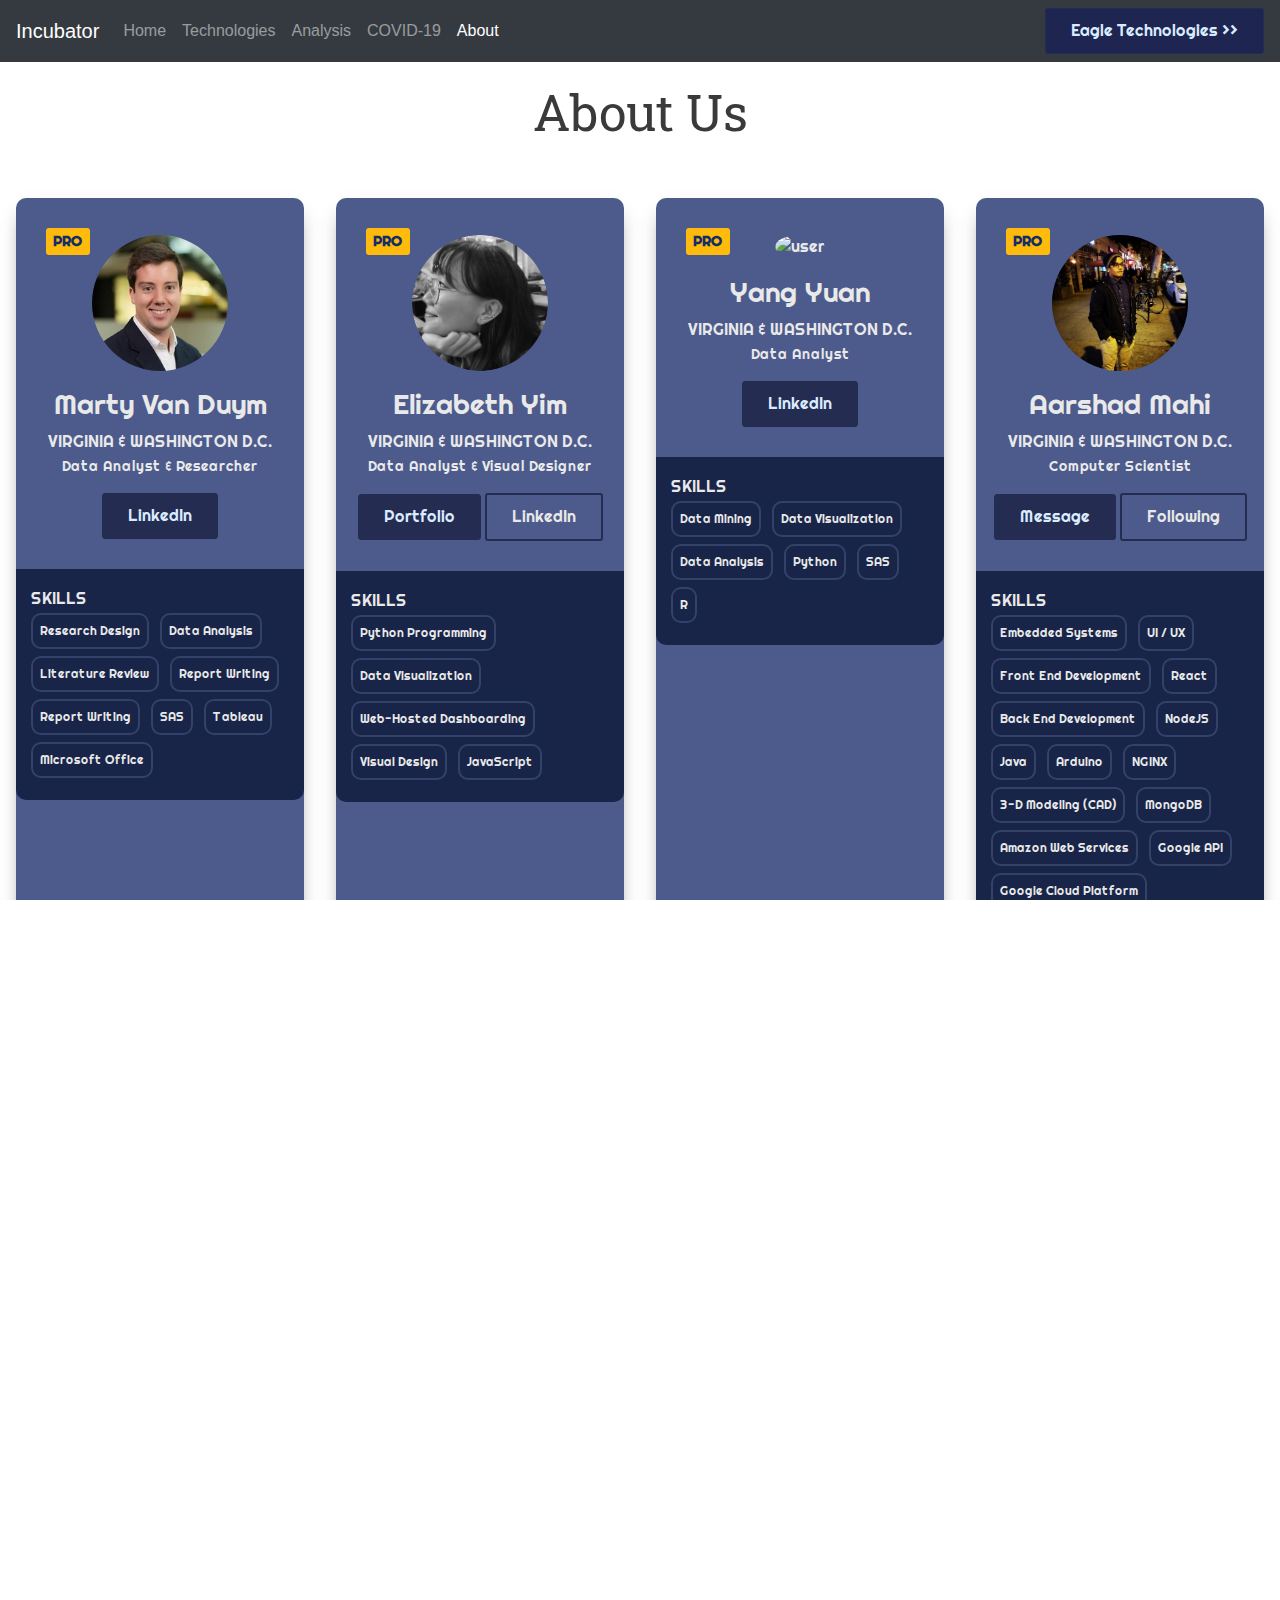
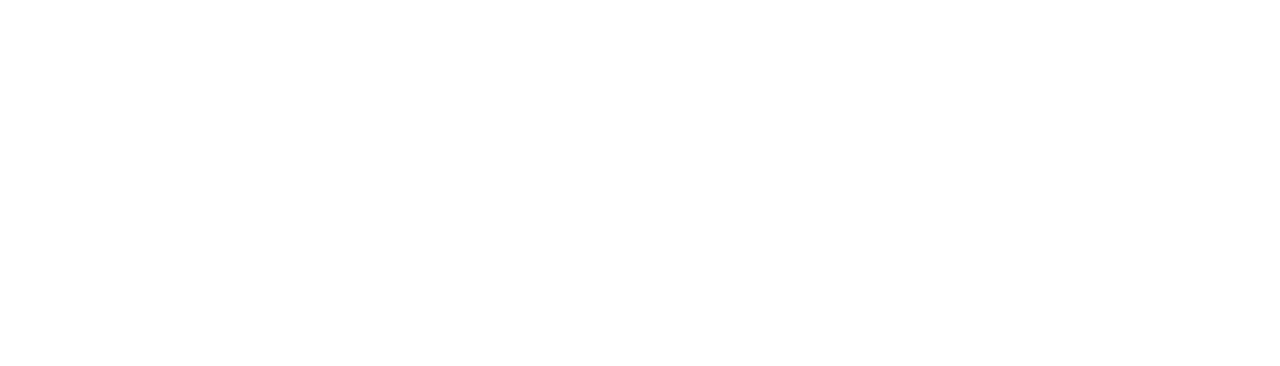
==== commit 82a4ce25: "Added Description in analysis tab" ====
--- a/tabs/about.html
+++ b/tabs/about.html
@@ -21,6 +21,7 @@
   <!-- Google Font CSS -->
   <link href="https://fonts.googleapis.com/css?family=Nunito|Roboto+Condensed|Varela+Round|Work+Sans&display=swap"
     rel="stylesheet">
+
   <link href="https://fonts.googleapis.com/css?family=Patua+One&display=swap" rel="stylesheet">
   <link href="https://fonts.googleapis.com/css?family=Crete+Round&display=swap" rel="stylesheet">
 
@@ -106,7 +107,7 @@
       <!-- <img class="round" src="https://randomuser.me/api/portraits/lego/8.jpg" alt="user" /> -->
       <img class="round" src="../images/Marty.jpg" alt="user" />
       <h3>Marty Van Duym</h3>
-      <h6>Washington D.C.</h6>
+      <h6>Virginia & Washington D.C.</h6>
       <p>Data Analyst & Researcher</p>
       <div class="buttons">
         <a href="https://www.linkedin.com/in/martyvanduym/" target="_blank"><button class="primary">
@@ -136,7 +137,7 @@
       <!-- <img class="round" src="https://randomuser.me/api/portraits/lego/9.jpg" alt="user" /> -->
       <img class="round" src="../images/elizabeth.png" alt="user" /> 
       <h3>Elizabeth Yim</h3>
-      <h6>Washington D.C.</h6>
+      <h6>Virginia & Washington D.C.</h6>
       <p>Data Analyst & Visual Designer</p>
       <div class="buttons">
         <a href="https://yimej.github.io/" target="_blank"> <button class="primary">
@@ -166,7 +167,7 @@
       <!-- <img class="round" src="https://randomuser.me/api/portraits/lego/5.jpg" alt="user" /> -->
       <img class="round" src="../images/yang.jpg" alt="user" />
       <h3>Yang Yuan</h3>
-      <h6>Washington D.C.</h6>
+      <h6>Virginia & Washington D.C.</h6>
       <p>Data Analyst</p>
       <div class="buttons">
         <a href="https://www.linkedin.com/in/yang-yuan-93196512a/"> <button class="primary">
@@ -194,7 +195,7 @@
       <!-- <img class="round" src="https://randomuser.me/api/portraits/lego/3.jpg" alt="user" /> -->
       <img class="round" src="../images/aal.jpg" alt="user"/>
       <h3>Aarshad Mahi</h3>
-      <h6>Virginia & D.C.</h6>
+      <h6>Virginia & Washington D.C.</h6>
       <p>Computer Scientist</p>
       <div class="buttons">
         <button class="primary">
@@ -228,10 +229,6 @@
     <!-- Card 4 END -->
   </div>
 
-  <div class="">
-
-  </div>
-
   </div>
   <div style="margin-top: 20%;">
     <svg xmlns='http://www.w3.org/2000/svg' viewBox='0 0 1600 900'>
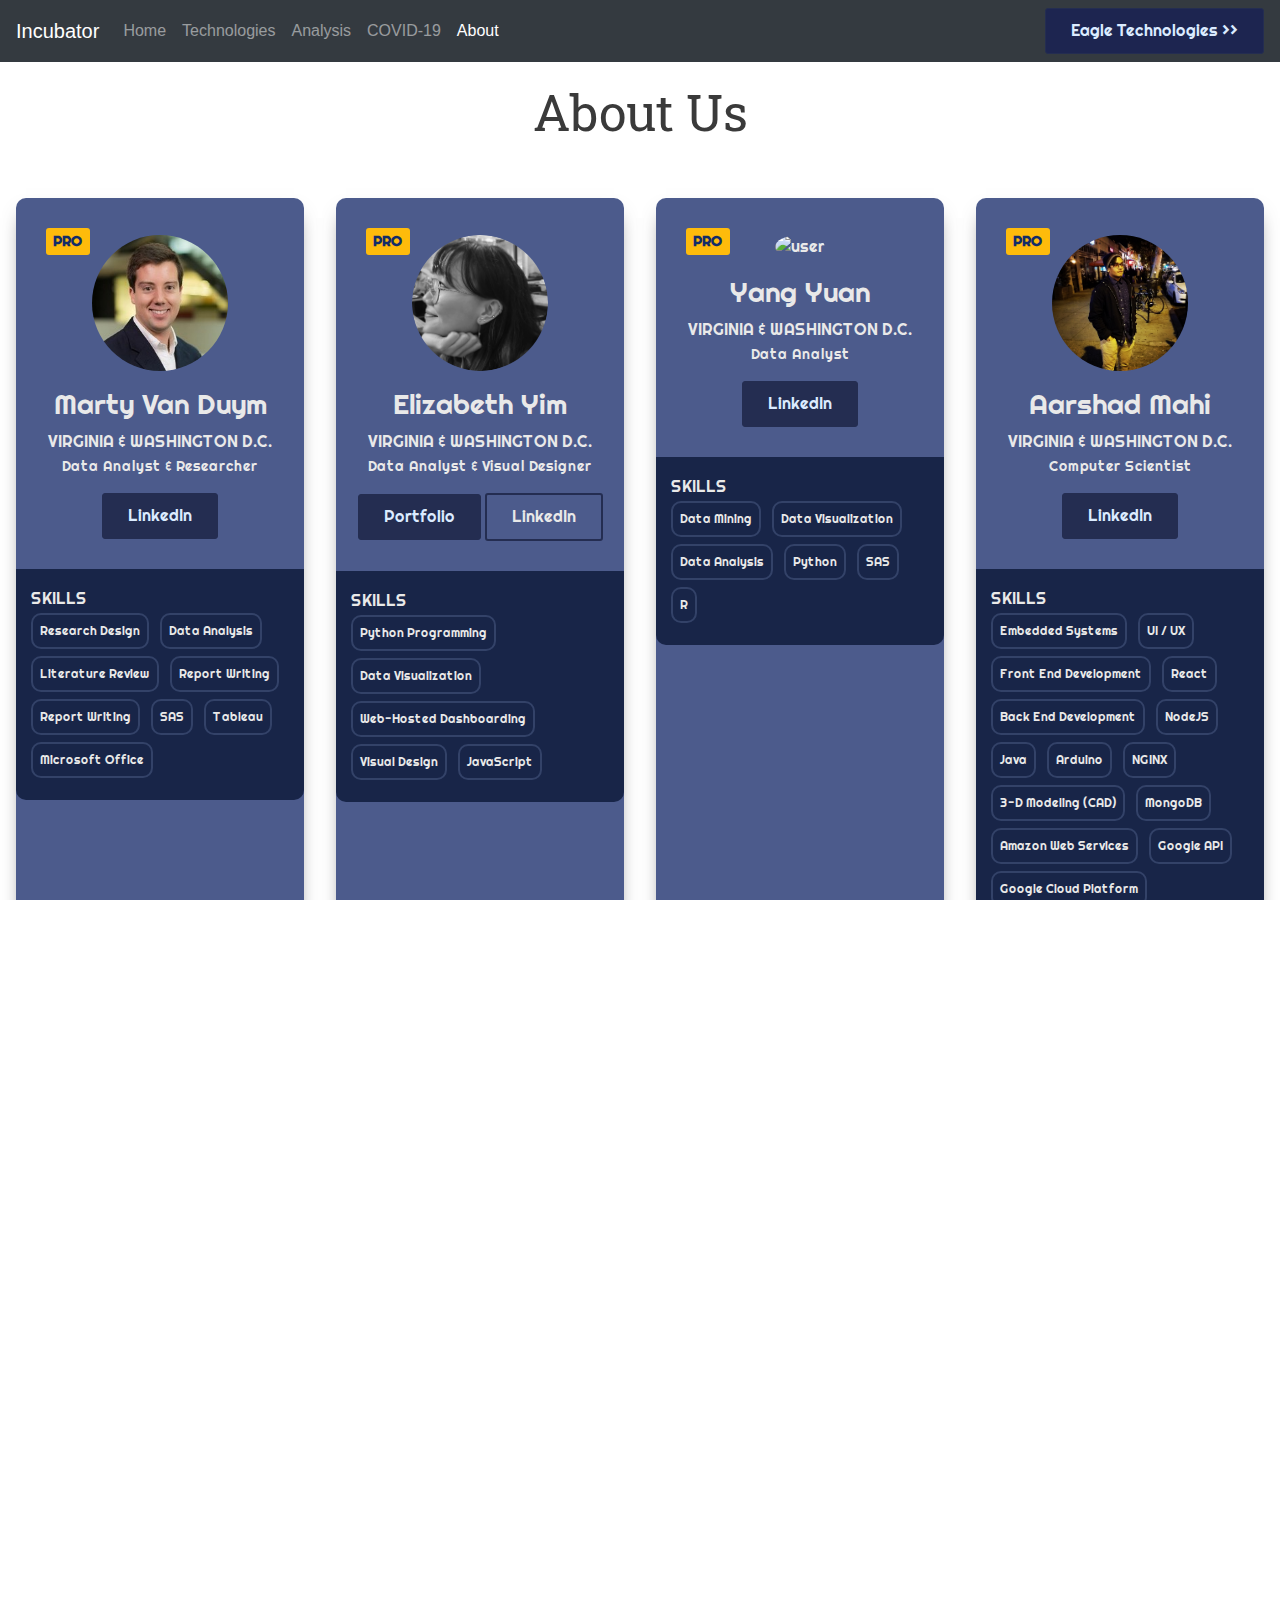
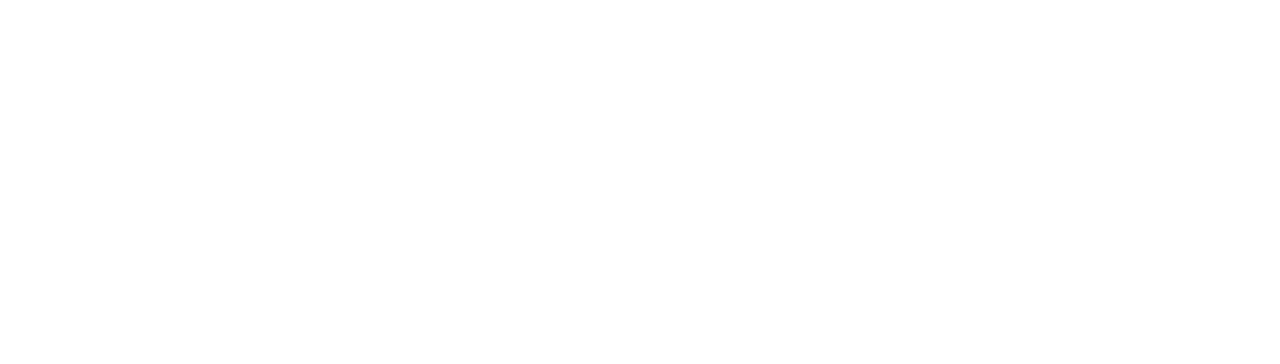
==== commit 68f435b4: "added links to my linkedin" ====
--- a/tabs/about.html
+++ b/tabs/about.html
@@ -198,12 +198,10 @@
       <h6>Virginia & Washington D.C.</h6>
       <p>Computer Scientist</p>
       <div class="buttons">
-        <button class="primary">
-          Message
-        </button>
-        <button class="primary ghost">
-          Following
-        </button>
+        <a href="https://www.linkedin.com/in/aarshad-m-3262a41aa/" target="_blank"> <button class="primary">
+          LinkedIn
+        </button></a>
+       
       </div>
       <div class="skills">
         <h6>Skills</h6>
